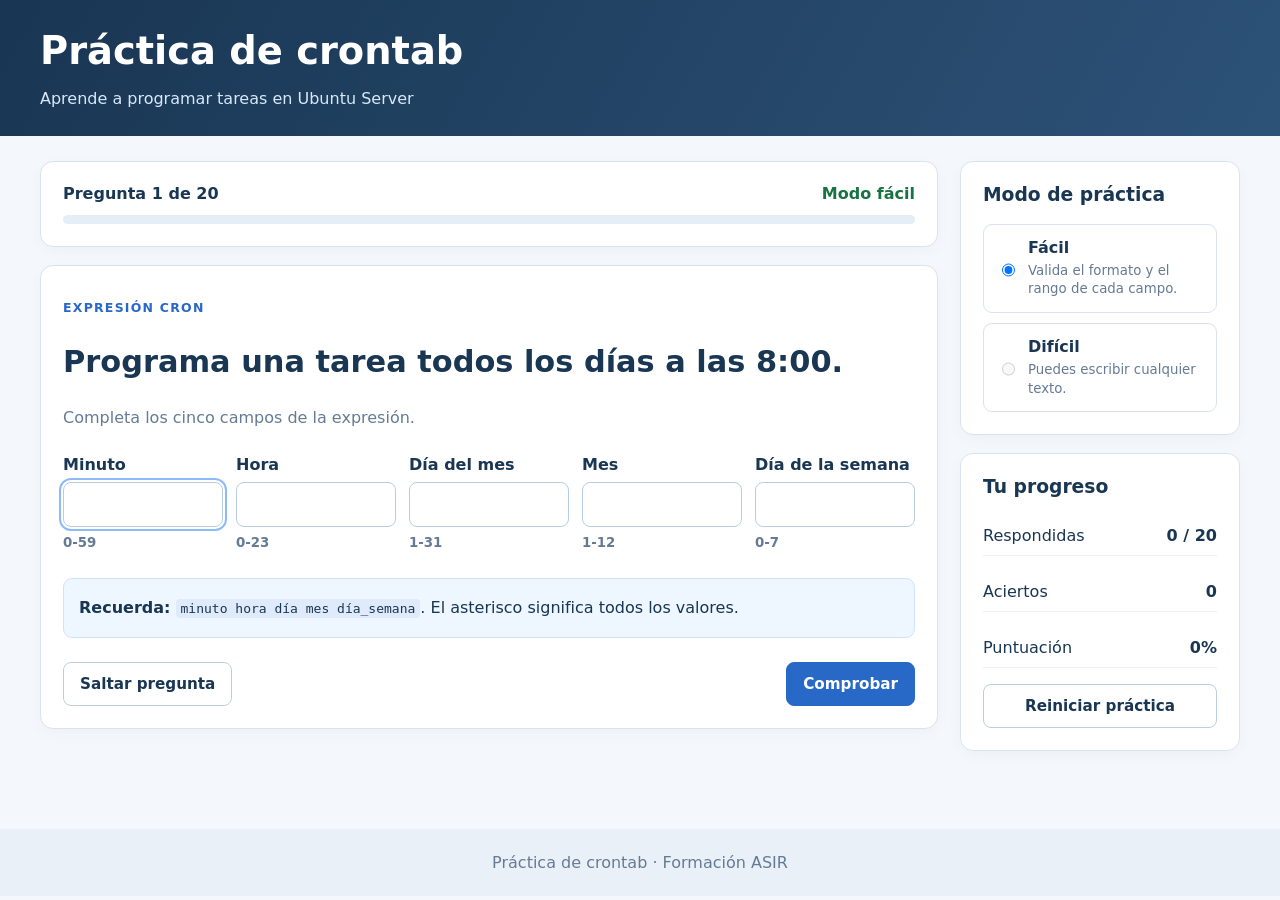
==== index.html @ 01238097 "Add files via upload" ====
<!DOCTYPE html>
<html lang="es">
<head>
  <meta charset="UTF-8">
  <meta name="viewport" content="width=device-width, initial-scale=1">
  <title>Práctica de crontab</title>
  <link rel="stylesheet" href="styles.css">
  <script src="app.js" defer></script>
</head>
<body>
  <header>
    <div class="container">
      <h1>Práctica de crontab</h1>
      <p>Aprende a programar tareas en Ubuntu Server</p>
    </div>
  </header>

  <main class="container layout">
    <section class="main">
      <div class="progress-card">
        <div class="progress-info">
          <strong id="counter">Cargando preguntas...</strong>
          <span id="mode-label">Modo fácil</span>
        </div>
        <div class="progress-track">
          <div id="progress"></div>
        </div>
      </div>

      <section class="card">
        <p class="eyebrow">EXPRESIÓN CRON</p>
        <h2 id="question">Cargando pregunta...</h2>
        <p class="muted">
          Completa los cinco campos de la expresión.
        </p>

        <form id="answer-form">
          <div class="fields">
            <label>Minuto
              <input id="minute" autocomplete="off" required>
              <small>0-59</small>
            </label>
            <label>Hora
              <input id="hour" autocomplete="off" required>
              <small>0-23</small>
            </label>
            <label>Día del mes
              <input id="day" autocomplete="off" required>
              <small>1-31</small>
            </label>
            <label>Mes
              <input id="month" autocomplete="off" required>
              <small>1-12</small>
            </label>
            <label>Día de la semana
              <input id="weekday" autocomplete="off" required>
              <small>0-7</small>
            </label>
          </div>

          <div class="tip">
            <strong>Recuerda:</strong>
            <code>minuto hora día mes día_semana</code>.
            El asterisco significa todos los valores.
          </div>

          <div id="feedback" role="status" aria-live="polite"
               class="feedback" hidden></div>

          <div class="actions">
            <button type="button" id="skip" class="secondary">
              Saltar pregunta
            </button>
            <div>
              <button type="button" id="check" class="primary">
                Comprobar
              </button>
              <button type="button" id="next" class="primary" hidden>
                Siguiente →
              </button>
            </div>
          </div>
        </form>
      </section>
    </section>

    <aside>
      <section class="card">
        <h3>Modo de práctica</h3>

        <label class="mode-option">
          <input type="radio" name="mode" value="easy" checked>
          <span>
            <strong>Fácil</strong>
            <small>Valida el formato y el rango de cada campo.</small>
          </span>
        </label>

        <label class="mode-option">
          <input type="radio" name="mode" value="hard" disabled>
          <span>
            <strong>Difícil</strong>
            <small>Puedes escribir cualquier texto.</small>
          </span>
        </label>
      </section>

      <section class="card stats">
        <h3>Tu progreso</h3>
        <p>Respondidas <strong id="answered">0</strong></p>
        <p>Aciertos <strong id="correct">0</strong></p>
        <p>Puntuación <strong id="score">0%</strong></p>
        <button id="reset" class="secondary full">
          Reiniciar práctica
        </button>
      </section>
    </aside>
  </main>

  <footer>Práctica de crontab · Formación ASIR</footer>
</body>
</html>
---- styles.css ----
:root {
  --navy: #193653;
  --blue: #2868c7;
  --border: #d9e3ef;
  --muted: #657b95;
  --bg: #f4f7fb;
  --green: #187342;
}

* {
  box-sizing: border-box;
}

body {
  margin: 0;
  color: var(--navy);
  background: var(--bg);
  font-family: system-ui, sans-serif;
}

.container {
  width: min(1200px, 100% - 32px);
  margin: auto;
}

header {
  padding: 28px 0;
  color: white;
  background: linear-gradient(120deg, #193653, #2d5278);
}

header h1 {
  margin: 0;
  font-size: clamp(1.7rem, 4vw, 2.4rem);
}

header p {
  margin-bottom: 0;
  color: #d8e8f8;
}

.layout {
  display: grid;
  grid-template-columns: minmax(0, 1fr) 280px;
  gap: 22px;
  margin-top: 25px;
  margin-bottom: 60px;
}

.main {
  min-width: 0;
}

.card,
.progress-card {
  padding: 22px;
  background: white;
  border: 1px solid var(--border);
  border-radius: 13px;
  margin-bottom: 18px;
  box-shadow: 0 4px 16px #19365308;
}

.progress-info {
  display: flex;
  justify-content: space-between;
  gap: 12px;
  margin-bottom: 12px;
}

#mode-label {
  color: var(--green);
  font-weight: 700;
}

.progress-track {
  height: 9px;
  overflow: hidden;
  background: #e5edf6;
  border-radius: 20px;
}

#progress {
  width: 0;
  height: 100%;
  background: var(--blue);
  transition: width .2s;
}

.eyebrow {
  color: var(--blue);
  font-size: .78rem;
  font-weight: 800;
  letter-spacing: .1em;
}

h2 {
  font-size: clamp(1.35rem, 3vw, 1.9rem);
  line-height: 1.4;
}

h3 {
  margin-top: 0;
}

.muted,
small {
  color: var(--muted);
}

.fields {
  display: grid;
  grid-template-columns: repeat(5, minmax(0, 1fr));
  gap: 13px;
  margin: 28px 0;
}

.fields label {
  display: flex;
  flex-direction: column;
  gap: 8px;
  font-weight: 700;
}

.fields input {
  width: 100%;
  min-width: 0;
  padding: 12px 8px;
  border: 1px solid #b9cce0;
  border-radius: 8px;
  font: 600 1rem monospace;
}

input:focus {
  outline: 2px solid #8dbbfa;
  outline-offset: 2px;
}

.tip {
  padding: 15px;
  background: #eef6ff;
  border: 1px solid #cfe3ff;
  border-radius: 9px;
  line-height: 1.7;
}

code {
  padding: 2px 5px;
  background: #dfeafa;
  border-radius: 4px;
}

.feedback {
  white-space: pre-line;
  padding: 14px;
  margin-top: 16px;
  border-radius: 9px;
  line-height: 1.5;
}

.feedback.good {
  color: #17683a;
  background: #eaf8ef;
  border: 1px solid #b7e2c5;
}

.feedback.bad {
  color: #9d261d;
  background: #fff0ee;
  border: 1px solid #f1c4be;
}

.actions {
  display: flex;
  justify-content: space-between;
  gap: 12px;
  margin-top: 24px;
}

button {
  padding: 12px 16px;
  border-radius: 8px;
  font: 700 .95rem system-ui, sans-serif;
  cursor: pointer;
}

.primary {
  color: white;
  background: var(--blue);
  border: 1px solid var(--blue);
}

.secondary {
  color: var(--navy);
  background: white;
  border: 1px solid #bdcddd;
}

.mode-option {
  display: flex;
  gap: 10px;
  padding: 13px;
  margin-top: 10px;
  border: 1px solid var(--border);
  border-radius: 9px;
  cursor: pointer;
}

.mode-option small {
  display: block;
  margin-top: 5px;
  line-height: 1.4;
}

.stats p {
  display: flex;
  justify-content: space-between;
  padding: 10px 0;
  border-bottom: 1px solid #edf1f6;
}

.full {
  width: 100%;
}

footer {
  padding: 24px;
  text-align: center;
  color: var(--muted);
  background: #eaf0f7;
}

@media (max-width: 900px) {
  .layout {
    grid-template-columns: 1fr;
  }
}

@media (max-width: 650px) {
  .fields {
    grid-template-columns: repeat(2, minmax(0, 1fr));
  }

  .fields label:last-child {
    grid-column: 1 / -1;
  }

  .actions {
    flex-direction: column-reverse;
  }

  .actions > div {
    display: flex;
    gap: 8px;
  }

  .actions button {
    flex: 1;
  }
}
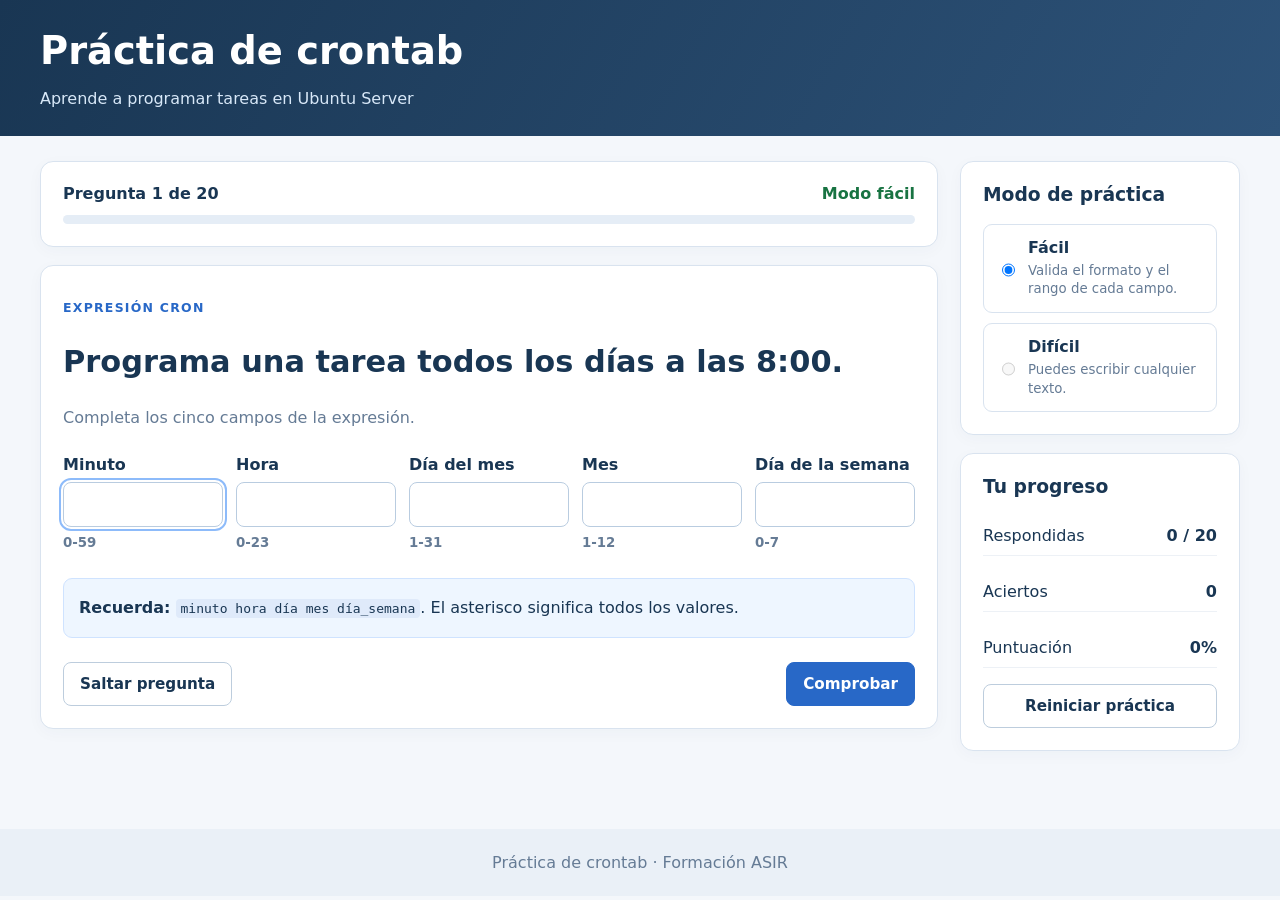
==== commit 34260c66: "v 0.1" ====
--- a/index.html
+++ b/index.html
@@ -13,6 +13,7 @@
     <div class="container">
       <h1>Práctica de crontab</h1>
       <p>Aprende a programar tareas en Ubuntu Server</p>
+      
     </div>
   </header>
 
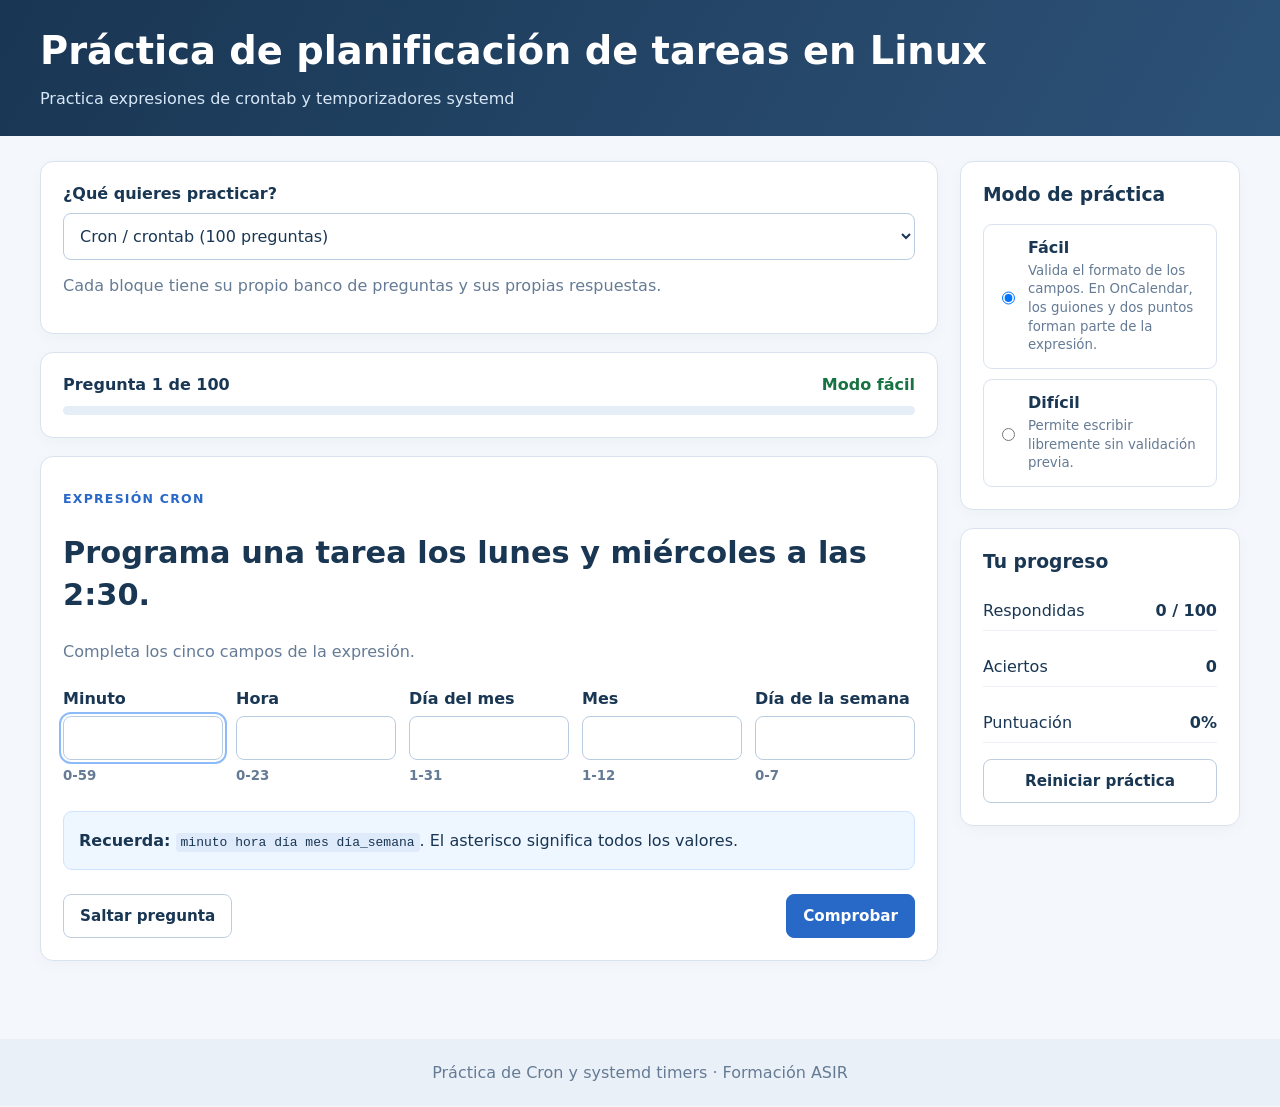
==== commit 76edbaad: "V2 - cron y timer Varias respuestas, correccion de respuestas erroneas. Cron Timer oncalendar" ====
--- a/index.html
+++ b/index.html
@@ -1,124 +1,122 @@
-
-<!DOCTYPE html>
-<html lang="es">
-<head>
-  <meta charset="UTF-8">
-  <meta name="viewport" content="width=device-width, initial-scale=1">
-  <title>Práctica de crontab</title>
-  <link rel="stylesheet" href="styles.css">
-  <script src="app.js" defer></script>
-</head>
-<body>
-  <header>
-    <div class="container">
-      <h1>Práctica de crontab</h1>
-      <p>Aprende a programar tareas en Ubuntu Server</p>
-      
-    </div>
-  </header>
-
-  <main class="container layout">
-    <section class="main">
-      <div class="progress-card">
-        <div class="progress-info">
-          <strong id="counter">Cargando preguntas...</strong>
-          <span id="mode-label">Modo fácil</span>
-        </div>
-        <div class="progress-track">
-          <div id="progress"></div>
-        </div>
-      </div>
-
-      <section class="card">
-        <p class="eyebrow">EXPRESIÓN CRON</p>
-        <h2 id="question">Cargando pregunta...</h2>
-        <p class="muted">
-          Completa los cinco campos de la expresión.
-        </p>
-
-        <form id="answer-form">
-          <div class="fields">
-            <label>Minuto
-              <input id="minute" autocomplete="off" required>
-              <small>0-59</small>
-            </label>
-            <label>Hora
-              <input id="hour" autocomplete="off" required>
-              <small>0-23</small>
-            </label>
-            <label>Día del mes
-              <input id="day" autocomplete="off" required>
-              <small>1-31</small>
-            </label>
-            <label>Mes
-              <input id="month" autocomplete="off" required>
-              <small>1-12</small>
-            </label>
-            <label>Día de la semana
-              <input id="weekday" autocomplete="off" required>
-              <small>0-7</small>
-            </label>
-          </div>
-
-          <div class="tip">
-            <strong>Recuerda:</strong>
-            <code>minuto hora día mes día_semana</code>.
-            El asterisco significa todos los valores.
-          </div>
-
-          <div id="feedback" role="status" aria-live="polite"
-               class="feedback" hidden></div>
-
-          <div class="actions">
-            <button type="button" id="skip" class="secondary">
-              Saltar pregunta
-            </button>
-            <div>
-              <button type="button" id="check" class="primary">
-                Comprobar
-              </button>
-              <button type="button" id="next" class="primary" hidden>
-                Siguiente →
-              </button>
-            </div>
-          </div>
-        </form>
-      </section>
-    </section>
-
-    <aside>
-      <section class="card">
-        <h3>Modo de práctica</h3>
-
-        <label class="mode-option">
-          <input type="radio" name="mode" value="easy" checked>
-          <span>
-            <strong>Fácil</strong>
-            <small>Valida el formato y el rango de cada campo.</small>
-          </span>
-        </label>
-
-        <label class="mode-option">
-          <input type="radio" name="mode" value="hard" disabled>
-          <span>
-            <strong>Difícil</strong>
-            <small>Puedes escribir cualquier texto.</small>
-          </span>
-        </label>
-      </section>
-
-      <section class="card stats">
-        <h3>Tu progreso</h3>
-        <p>Respondidas <strong id="answered">0</strong></p>
-        <p>Aciertos <strong id="correct">0</strong></p>
-        <p>Puntuación <strong id="score">0%</strong></p>
-        <button id="reset" class="secondary full">
-          Reiniciar práctica
-        </button>
-      </section>
-    </aside>
-  </main>
-
-  <footer>Práctica de crontab · Formación ASIR</footer>
-</body>
-</html>
+<!DOCTYPE html>
+<html lang="es">
+<head>
+  <meta charset="UTF-8">
+  <meta name="viewport" content="width=device-width, initial-scale=1">
+  <title>Práctica de planificación de tareas en Linux</title>
+  <link rel="stylesheet" href="styles.css">
+  <script src="app.js" defer></script>
+</head>
+<body>
+  <header>
+    <div class="container">
+      <h1>Práctica de planificación de tareas en Linux</h1>
+      <p>Practica expresiones de crontab y temporizadores systemd</p>
+    </div>
+  </header>
+
+  <main class="container layout">
+    <section class="main">
+      <section class="card topic-card">
+        <label for="topic-select"><strong>¿Qué quieres practicar?</strong></label>
+        <select id="topic-select">
+          <option value="cron">Cron / crontab (100 preguntas)</option>
+          <option value="oncalendar">systemd timers / OnCalendar (46 preguntas)</option>
+        </select>
+        <p class="muted">Cada bloque tiene su propio banco de preguntas y sus propias respuestas.</p>
+      </section>
+
+      <div class="progress-card">
+        <div class="progress-info">
+          <strong id="counter">Cargando preguntas...</strong>
+          <span id="mode-label">Modo fácil</span>
+        </div>
+        <div class="progress-track"><div id="progress"></div></div>
+      </div>
+
+      <section class="card">
+        <p class="eyebrow" id="exercise-label">EXPRESIÓN CRON</p>
+        <h2 id="question">Cargando pregunta...</h2>
+        <p class="muted" id="instructions">Completa los campos de la expresión.</p>
+
+        <form id="answer-form">
+          <div class="fields" id="cron-fields">
+            <label>Minuto<input id="minute" autocomplete="off" required><small>0-59</small></label>
+            <label>Hora<input id="hour" autocomplete="off" required><small>0-23</small></label>
+            <label>Día del mes<input id="day" autocomplete="off" required><small>1-31</small></label>
+            <label>Mes<input id="month" autocomplete="off" required><small>1-12</small></label>
+            <label>Día de la semana<input id="weekday" autocomplete="off" required><small>0-7</small></label>
+          </div>
+          <div class="oncalendar-fields" id="oncalendar-fields" hidden>
+            <div class="oncalendar-expression-row">
+              <label>Día semana
+                <input id="oc-weekday" autocomplete="off" placeholder="Mon..Fri" required>
+                <small>*, Mon, Mon..Fri</small>
+              </label>
+              <label>Mes
+                <input id="oc-month" autocomplete="off" placeholder="*" required>
+                <small>1-12</small>
+              </label>
+              <span class="fixed-symbol" aria-hidden="true">-</span>
+              <label>Día mes
+                <input id="oc-day" autocomplete="off" placeholder="*" required>
+                <small>1-31</small>
+              </label>
+              <span class="fixed-symbol space-symbol" aria-hidden="true"> </span>
+              <label>Hora
+                <input id="oc-hour" autocomplete="off" placeholder="08" required>
+                <small>0-23</small>
+              </label>
+              <span class="fixed-symbol" aria-hidden="true">:</span>
+              <label>Minuto
+                <input id="oc-minute" autocomplete="off" placeholder="00" required>
+                <small>0-59</small>
+              </label>
+              <span class="fixed-symbol seconds-symbol" aria-hidden="true">:00</span>
+            </div>
+            <p class="muted oncalendar-preview">Expresión resultante: <code id="oncalendar-preview">*-*-* 08:00:00</code></p>
+          </div>
+          <div class="tip" id="tip-cron">
+            <strong>Recuerda:</strong> <code>minuto hora día mes día_semana</code>. El asterisco significa todos los valores.
+          </div>
+          <div class="tip" id="tip-oncalendar" hidden>
+            <strong>Recuerda:</strong> <code>OnCalendar=</code> admite expresiones de calendario y alias como <code>daily</code>, <code>weekly</code> y <code>hourly</code>.
+          </div>
+
+          <div id="feedback" role="status" aria-live="polite" class="feedback" hidden></div>
+          <div class="actions">
+            <button type="button" id="retry-wrong" class="secondary" hidden>Repetir preguntas falladas (<span id="wrong-count">0</span>)</button>
+            <button type="button" id="skip" class="secondary">Saltar pregunta</button>
+            <div>
+              <button type="button" id="check" class="primary">Comprobar</button>
+              <button type="button" id="next" class="primary" hidden>Siguiente →</button>
+            </div>
+          </div>
+        </form>
+      </section>
+    </section>
+
+    <aside>
+      <section class="card">
+        <h3>Modo de práctica</h3>
+        <label class="mode-option">
+          <input type="radio" name="mode" value="easy" checked>
+          <span><strong>Fácil</strong><small>Valida el formato de los campos. En OnCalendar, los guiones y dos puntos forman parte de la expresión.</small></span>
+        </label>
+        <label class="mode-option">
+          <input type="radio" name="mode" value="hard">
+          <span><strong>Difícil</strong><small>Permite escribir libremente sin validación previa.</small></span>
+        </label>
+      </section>
+      <section class="card stats">
+        <h3>Tu progreso</h3>
+        <p>Respondidas <strong id="answered">0</strong></p>
+        <p>Aciertos <strong id="correct">0</strong></p>
+        <p>Puntuación <strong id="score">0%</strong></p>
+        <button id="reset" class="secondary full">Reiniciar práctica</button>
+      </section>
+    </aside>
+  </main>
+  <footer>Práctica de Cron y systemd timers · Formación ASIR</footer>
+</body>
+</html>
--- a/styles.css
+++ b/styles.css
@@ -1,261 +1,471 @@
-
-:root {
-  --navy: #193653;
-  --blue: #2868c7;
-  --border: #d9e3ef;
-  --muted: #657b95;
-  --bg: #f4f7fb;
-  --green: #187342;
-}
-
-* {
-  box-sizing: border-box;
-}
-
-body {
-  margin: 0;
-  color: var(--navy);
-  background: var(--bg);
-  font-family: system-ui, sans-serif;
-}
-
-.container {
-  width: min(1200px, 100% - 32px);
-  margin: auto;
-}
-
-header {
-  padding: 28px 0;
-  color: white;
-  background: linear-gradient(120deg, #193653, #2d5278);
-}
-
-header h1 {
-  margin: 0;
-  font-size: clamp(1.7rem, 4vw, 2.4rem);
-}
-
-header p {
-  margin-bottom: 0;
-  color: #d8e8f8;
-}
-
-.layout {
-  display: grid;
-  grid-template-columns: minmax(0, 1fr) 280px;
-  gap: 22px;
-  margin-top: 25px;
-  margin-bottom: 60px;
-}
-
-.main {
-  min-width: 0;
-}
-
-.card,
-.progress-card {
-  padding: 22px;
-  background: white;
-  border: 1px solid var(--border);
-  border-radius: 13px;
-  margin-bottom: 18px;
-  box-shadow: 0 4px 16px #19365308;
-}
-
-.progress-info {
-  display: flex;
-  justify-content: space-between;
-  gap: 12px;
-  margin-bottom: 12px;
-}
-
-#mode-label {
-  color: var(--green);
-  font-weight: 700;
-}
-
-.progress-track {
-  height: 9px;
-  overflow: hidden;
-  background: #e5edf6;
-  border-radius: 20px;
-}
-
-#progress {
-  width: 0;
-  height: 100%;
-  background: var(--blue);
-  transition: width .2s;
-}
-
-.eyebrow {
-  color: var(--blue);
-  font-size: .78rem;
-  font-weight: 800;
-  letter-spacing: .1em;
-}
-
-h2 {
-  font-size: clamp(1.35rem, 3vw, 1.9rem);
-  line-height: 1.4;
-}
-
-h3 {
-  margin-top: 0;
-}
-
-.muted,
-small {
-  color: var(--muted);
-}
-
-.fields {
-  display: grid;
-  grid-template-columns: repeat(5, minmax(0, 1fr));
-  gap: 13px;
-  margin: 28px 0;
-}
-
-.fields label {
-  display: flex;
-  flex-direction: column;
-  gap: 8px;
-  font-weight: 700;
-}
-
-.fields input {
-  width: 100%;
-  min-width: 0;
-  padding: 12px 8px;
-  border: 1px solid #b9cce0;
-  border-radius: 8px;
-  font: 600 1rem monospace;
-}
-
-input:focus {
-  outline: 2px solid #8dbbfa;
-  outline-offset: 2px;
-}
-
-.tip {
-  padding: 15px;
-  background: #eef6ff;
-  border: 1px solid #cfe3ff;
-  border-radius: 9px;
-  line-height: 1.7;
-}
-
-code {
-  padding: 2px 5px;
-  background: #dfeafa;
-  border-radius: 4px;
-}
-
-.feedback {
-  white-space: pre-line;
-  padding: 14px;
-  margin-top: 16px;
-  border-radius: 9px;
-  line-height: 1.5;
-}
-
-.feedback.good {
-  color: #17683a;
-  background: #eaf8ef;
-  border: 1px solid #b7e2c5;
-}
-
-.feedback.bad {
-  color: #9d261d;
-  background: #fff0ee;
-  border: 1px solid #f1c4be;
-}
-
-.actions {
-  display: flex;
-  justify-content: space-between;
-  gap: 12px;
-  margin-top: 24px;
-}
-
-button {
-  padding: 12px 16px;
-  border-radius: 8px;
-  font: 700 .95rem system-ui, sans-serif;
-  cursor: pointer;
-}
-
-.primary {
-  color: white;
-  background: var(--blue);
-  border: 1px solid var(--blue);
-}
-
-.secondary {
-  color: var(--navy);
-  background: white;
-  border: 1px solid #bdcddd;
-}
-
-.mode-option {
-  display: flex;
-  gap: 10px;
-  padding: 13px;
-  margin-top: 10px;
-  border: 1px solid var(--border);
-  border-radius: 9px;
-  cursor: pointer;
-}
-
-.mode-option small {
-  display: block;
-  margin-top: 5px;
-  line-height: 1.4;
-}
-
-.stats p {
-  display: flex;
-  justify-content: space-between;
-  padding: 10px 0;
-  border-bottom: 1px solid #edf1f6;
-}
-
-.full {
-  width: 100%;
-}
-
-footer {
-  padding: 24px;
-  text-align: center;
-  color: var(--muted);
-  background: #eaf0f7;
-}
-
-@media (max-width: 900px) {
-  .layout {
-    grid-template-columns: 1fr;
-  }
-}
-
-@media (max-width: 650px) {
-  .fields {
-    grid-template-columns: repeat(2, minmax(0, 1fr));
-  }
-
-  .fields label:last-child {
-    grid-column: 1 / -1;
-  }
-
-  .actions {
-    flex-direction: column-reverse;
-  }
-
-  .actions > div {
-    display: flex;
-    gap: 8px;
-  }
-
-  .actions button {
-    flex: 1;
-  }
-}
+
+:root {
+  --navy: #193653;
+  --blue: #2868c7;
+  --border: #d9e3ef;
+  --muted: #657b95;
+  --bg: #f4f7fb;
+  --green: #187342;
+}
+
+* {
+  box-sizing: border-box;
+}
+
+body {
+  margin: 0;
+  color: var(--navy);
+  background: var(--bg);
+  font-family: system-ui, sans-serif;
+}
+
+.container {
+  width: min(1200px, 100% - 32px);
+  margin: auto;
+}
+
+header {
+  padding: 28px 0;
+  color: white;
+  background: linear-gradient(120deg, #193653, #2d5278);
+}
+
+header h1 {
+  margin: 0;
+  font-size: clamp(1.7rem, 4vw, 2.4rem);
+}
+
+header p {
+  margin-bottom: 0;
+  color: #d8e8f8;
+}
+
+.layout {
+  display: grid;
+  grid-template-columns: minmax(0, 1fr) 280px;
+  gap: 22px;
+  margin-top: 25px;
+  margin-bottom: 60px;
+}
+
+.main {
+  min-width: 0;
+}
+
+.card,
+.progress-card {
+  padding: 22px;
+  background: white;
+  border: 1px solid var(--border);
+  border-radius: 13px;
+  margin-bottom: 18px;
+  box-shadow: 0 4px 16px #19365308;
+}
+
+.progress-info {
+  display: flex;
+  justify-content: space-between;
+  gap: 12px;
+  margin-bottom: 12px;
+}
+
+#mode-label {
+  color: var(--green);
+  font-weight: 700;
+}
+
+.progress-track {
+  height: 9px;
+  overflow: hidden;
+  background: #e5edf6;
+  border-radius: 20px;
+}
+
+#progress {
+  width: 0;
+  height: 100%;
+  background: var(--blue);
+  transition: width .2s;
+}
+
+.eyebrow {
+  color: var(--blue);
+  font-size: .78rem;
+  font-weight: 800;
+  letter-spacing: .1em;
+}
+
+h2 {
+  font-size: clamp(1.35rem, 3vw, 1.9rem);
+  line-height: 1.4;
+}
+
+h3 {
+  margin-top: 0;
+}
+
+.muted,
+small {
+  color: var(--muted);
+}
+
+.fields {
+  display: grid;
+  grid-template-columns: repeat(5, minmax(0, 1fr));
+  gap: 13px;
+  margin: 28px 0;
+}
+
+.fields label {
+  display: flex;
+  flex-direction: column;
+  gap: 8px;
+  font-weight: 700;
+}
+
+.fields input {
+  width: 100%;
+  min-width: 0;
+  padding: 12px 8px;
+  border: 1px solid #b9cce0;
+  border-radius: 8px;
+  font: 600 1rem monospace;
+}
+
+input:focus {
+  outline: 2px solid #8dbbfa;
+  outline-offset: 2px;
+}
+
+.tip {
+  padding: 15px;
+  background: #eef6ff;
+  border: 1px solid #cfe3ff;
+  border-radius: 9px;
+  line-height: 1.7;
+}
+
+code {
+  padding: 2px 5px;
+  background: #dfeafa;
+  border-radius: 4px;
+}
+
+.feedback {
+  white-space: pre-line;
+  padding: 14px;
+  margin-top: 16px;
+  border-radius: 9px;
+  line-height: 1.5;
+}
+
+.feedback.good {
+  color: #17683a;
+  background: #eaf8ef;
+  border: 1px solid #b7e2c5;
+}
+
+.feedback.bad {
+  color: #9d261d;
+  background: #fff0ee;
+  border: 1px solid #f1c4be;
+}
+
+.actions {
+  display: flex;
+  justify-content: space-between;
+  gap: 12px;
+  margin-top: 24px;
+}
+
+button {
+  padding: 12px 16px;
+  border-radius: 8px;
+  font: 700 .95rem system-ui, sans-serif;
+  cursor: pointer;
+}
+
+.primary {
+  color: white;
+  background: var(--blue);
+  border: 1px solid var(--blue);
+}
+
+.secondary {
+  color: var(--navy);
+  background: white;
+  border: 1px solid #bdcddd;
+}
+
+.mode-option {
+  display: flex;
+  gap: 10px;
+  padding: 13px;
+  margin-top: 10px;
+  border: 1px solid var(--border);
+  border-radius: 9px;
+  cursor: pointer;
+}
+
+.mode-option small {
+  display: block;
+  margin-top: 5px;
+  line-height: 1.4;
+}
+
+.stats p {
+  display: flex;
+  justify-content: space-between;
+  padding: 10px 0;
+  border-bottom: 1px solid #edf1f6;
+}
+
+.full {
+  width: 100%;
+}
+
+footer {
+  padding: 24px;
+  text-align: center;
+  color: var(--muted);
+  background: #eaf0f7;
+}
+
+@media (max-width: 900px) {
+  .layout {
+    grid-template-columns: 1fr;
+  }
+}
+
+@media (max-width: 650px) {
+  .fields {
+    grid-template-columns: repeat(2, minmax(0, 1fr));
+  }
+
+  .fields label:last-child {
+    grid-column: 1 / -1;
+  }
+
+  .actions {
+    flex-direction: column-reverse;
+  }
+
+  .actions > div {
+    display: flex;
+    gap: 8px;
+  }
+
+  .actions button {
+    flex: 1;
+  }
+}
+
+
+/* Respeta los saltos de línea de las explicaciones y pistas. */
+#feedback {
+  white-space: pre-line;
+}
+
+
+#retry-wrong[hidden] { display: none; }
+
+.topic-card select {
+  display: block;
+  width: 100%;
+  margin-top: 10px;
+  padding: 12px;
+  border: 1px solid #b9cce0;
+  border-radius: 8px;
+  background: white;
+  color: var(--navy);
+  font: inherit;
+}
+#oncalendar-fields label {
+  display: flex;
+  flex-direction: column;
+  gap: 8px;
+  font-weight: 700;
+  margin: 24px 0;
+}
+#oncalendar-answer {
+  width: 100%;
+  padding: 13px;
+  border: 1px solid #b9cce0;
+  border-radius: 8px;
+  font: 600 1rem monospace;
+}
+
+/* Campo de respuesta de OnCalendar: una única expresión en una sola línea */
+#oncalendar-answer {
+  width: 100%;
+  font-family: ui-monospace, SFMono-Regular, Consolas, "Liberation Mono", monospace;
+  letter-spacing: 0.01em;
+}
+
+#oncalendar-fields .oncalendar-preview {
+  grid-column: 1 / -1;
+  margin: 0;
+  font-weight: 600;
+}
+#oncalendar-fields input {
+  width: 100%;
+  min-width: 0;
+  padding: 12px 8px;
+  border: 1px solid #b9cce0;
+  border-radius: 8px;
+  font: 600 1rem monospace;
+}
+
+/* Formularios separados por tema */
+#cron-fields[hidden],
+#oncalendar-fields[hidden] {
+  display: none !important;
+}
+
+.oncalendar-fields {
+  display: block;
+  margin: 28px 0;
+}
+
+.oncalendar-date-time {
+  display: grid;
+  grid-template-columns: minmax(70px, 1fr) 12px minmax(70px, 1fr) 12px minmax(70px, 1fr) 12px minmax(70px, 1fr) 26px;
+  align-items: start;
+  gap: 7px;
+  margin-top: 14px;
+}
+
+.oncalendar-date-time label {
+  display: flex;
+  flex-direction: column;
+  gap: 8px;
+  font-weight: 700;
+  min-width: 0;
+}
+
+.oncalendar-date-time input,
+#oncalendar-fields > label input {
+  width: 100%;
+  min-width: 0;
+  padding: 12px 6px;
+  border: 1px solid #b9cce0;
+  border-radius: 8px;
+  font: 600 1rem monospace;
+}
+
+.fixed-symbol {
+  align-self: start;
+  padding-top: 12px;
+  text-align: center;
+  font: 700 1.1rem monospace;
+  color: var(--navy);
+}
+
+.oncalendar-preview {
+  grid-column: 1 / -1;
+  margin: 16px 0 0;
+  font-weight: 600;
+}
+
+@media (max-width: 650px) {
+  .oncalendar-date-time {
+    grid-template-columns: minmax(55px, 1fr) 10px minmax(55px, 1fr);
+    row-gap: 12px;
+  }
+  .oncalendar-date-time label:nth-of-type(3) {
+    grid-column: 1;
+  }
+  .oncalendar-date-time .fixed-symbol:nth-of-type(4) {
+    grid-column: 2;
+  }
+}
+
+/* OnCalendar: todos los componentes de la expresión en una sola línea */
+.oncalendar-fields {
+  margin: 28px 0;
+  min-width: 0;
+}
+
+.oncalendar-expression-row {
+  display: grid;
+  grid-template-columns: minmax(100px, 1.35fr) minmax(48px, .55fr) 10px
+    minmax(48px, .55fr) 8px minmax(48px, .55fr) 8px
+    minmax(48px, .55fr) 25px;
+  align-items: start;
+  gap: 6px;
+  min-width: 0;
+}
+
+.oncalendar-expression-row label {
+  display: flex;
+  flex-direction: column;
+  gap: 7px;
+  min-width: 0;
+  font-weight: 700;
+  font-size: .9rem;
+}
+
+.oncalendar-expression-row input {
+  width: 100%;
+  min-width: 0;
+  padding: 10px 4px;
+  border: 1px solid #b9cce0;
+  border-radius: 7px;
+  font: 600 .9rem monospace;
+}
+
+.oncalendar-expression-row label small {
+  font-size: .7rem;
+  line-height: 1.25;
+  overflow-wrap: anywhere;
+}
+
+.oncalendar-expression-row .fixed-symbol {
+  align-self: center;
+  padding-top: 0;
+  text-align: center;
+  font: 700 1rem monospace;
+  color: var(--navy);
+}
+
+.oncalendar-expression-row .space-symbol {
+  width: 8px;
+}
+
+.oncalendar-expression-row .seconds-symbol {
+  white-space: nowrap;
+  padding-top: 10px;
+}
+
+.oncalendar-preview {
+  margin: 18px 0 0;
+  font-weight: 600;
+}
+
+@media (max-width: 800px) {
+  .oncalendar-expression-row {
+    grid-template-columns: minmax(85px, 1.2fr) minmax(40px, .55fr) 8px
+      minmax(40px, .55fr) 6px minmax(40px, .55fr) 6px
+      minmax(40px, .55fr) 22px;
+    gap: 4px;
+  }
+}
+
+@media (max-width: 520px) {
+  .oncalendar-expression-row {
+    grid-template-columns: minmax(75px, 1.2fr) minmax(38px, .55fr) 7px
+      minmax(38px, .55fr) 4px minmax(38px, .55fr) 4px
+      minmax(38px, .55fr) 20px;
+    gap: 3px;
+  }
+  .oncalendar-expression-row label {
+    font-size: .78rem;
+  }
+  .oncalendar-expression-row input {
+    padding: 9px 2px;
+    font-size: .8rem;
+  }
+  .oncalendar-expression-row label small {
+    font-size: .62rem;
+  }
+}
